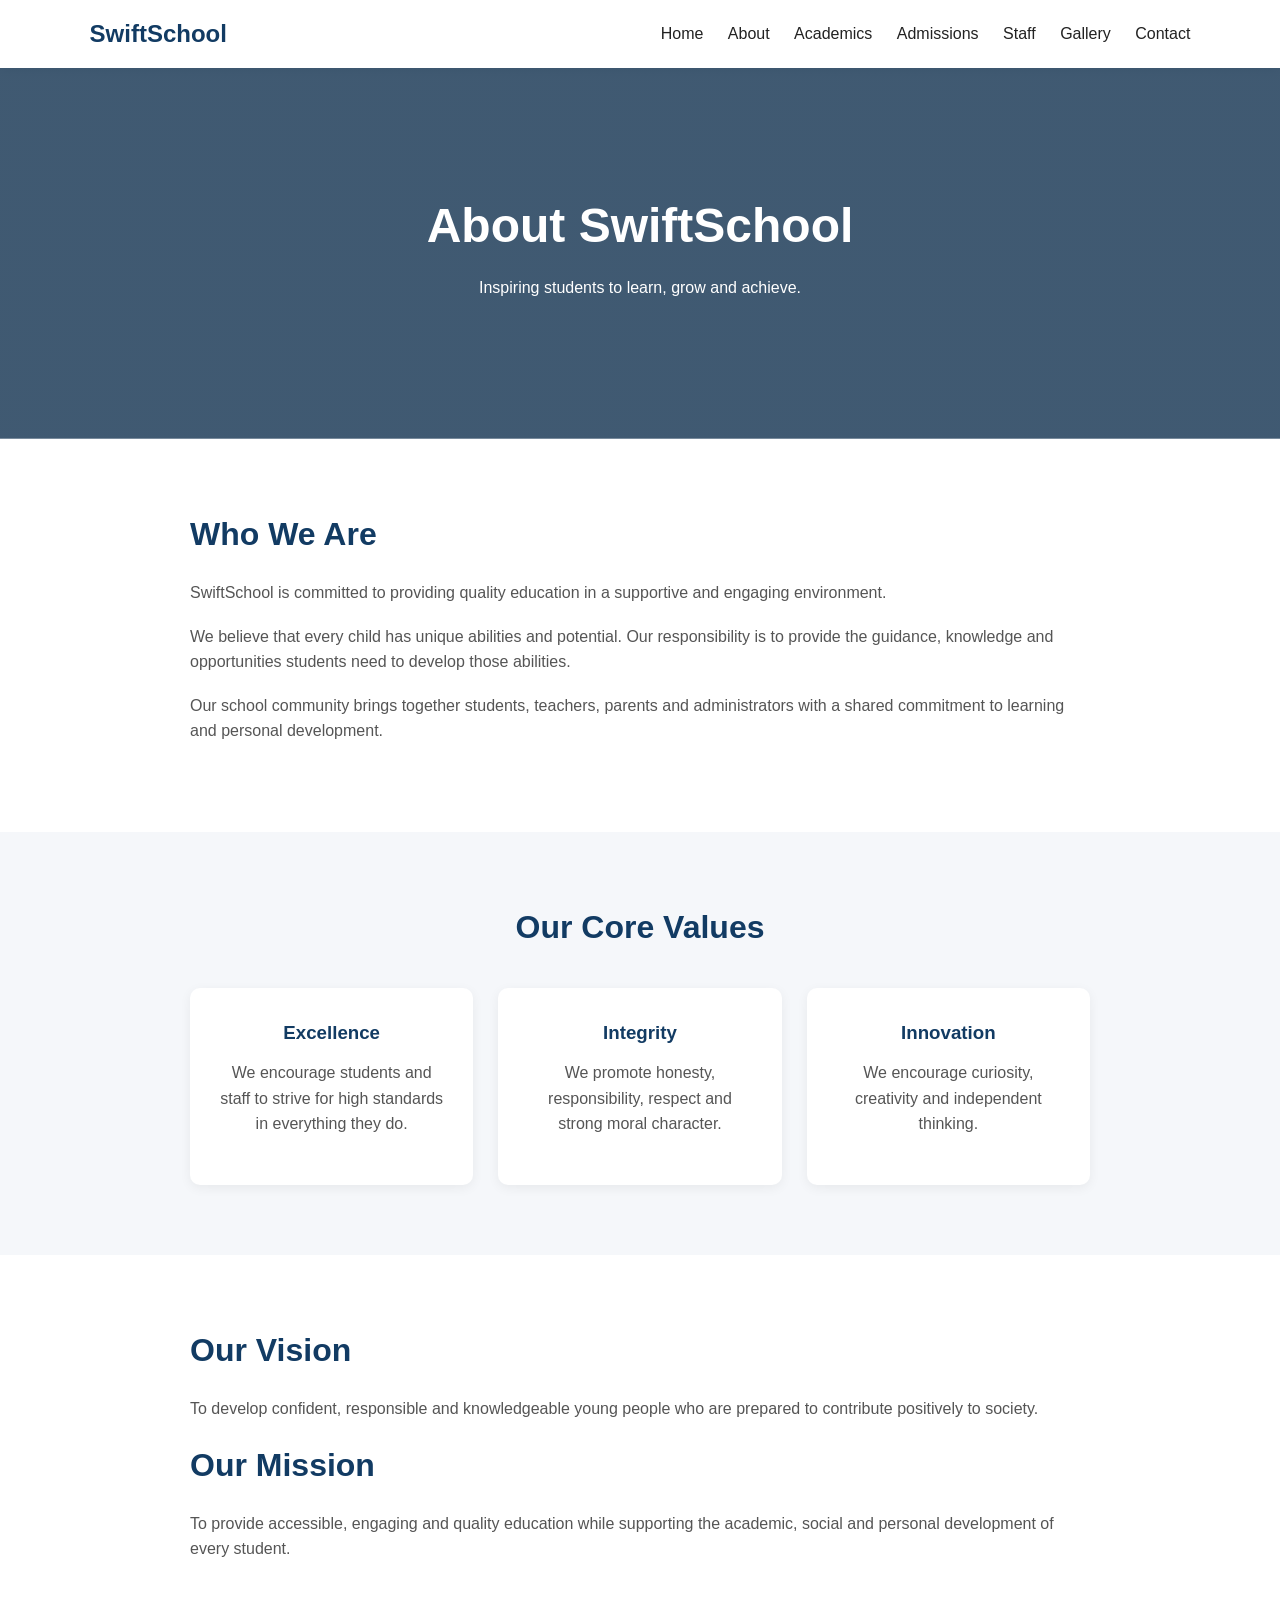
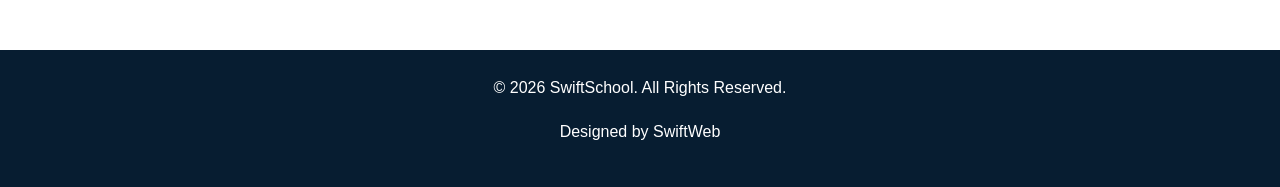
==== about.html @ 60bb1dd3 "Create about.html" ====
<!DOCTYPE html>
<html lang="en">
<head>
    <meta charset="UTF-8">
    <meta name="viewport" content="width=device-width, initial-scale=1.0">

    <title>About Us | SwiftSchool</title>

    <style>
        * {
            margin: 0;
            padding: 0;
            box-sizing: border-box;
        }

        body {
            font-family: Arial, Helvetica, sans-serif;
            line-height: 1.6;
            color: #222;
        }

        header {
            background: white;
            padding: 15px 7%;
            display: flex;
            justify-content: space-between;
            align-items: center;
            box-shadow: 0 2px 10px rgba(0,0,0,0.08);
        }

        .logo {
            color: #123b63;
            font-size: 24px;
            font-weight: bold;
        }

        nav a {
            text-decoration: none;
            color: #222;
            margin-left: 20px;
        }

        nav a:hover {
            color: #123b63;
        }

        .hero {
            background:
                linear-gradient(
                    rgba(10,43,74,0.78),
                    rgba(10,43,74,0.78)
                ),
                url("https://images.unsplash.com/photo-1580582932707-520aed937b7b?auto=format&fit=crop&w=1600&q=85");

            background-size: cover;
            background-position: center;

            padding: 120px 7%;
            text-align: center;
            color: white;
        }

        .hero h1 {
            font-size: 48px;
            margin-bottom: 10px;
        }

        section {
            padding: 70px 7%;
        }

        .content {
            max-width: 900px;
            margin: auto;
        }

        h2 {
            color: #123b63;
            margin-bottom: 20px;
            font-size: 32px;
        }

        p {
            margin-bottom: 18px;
            color: #555;
        }

        .values {
            background: #f5f7fa;
        }

        .cards {
            display: grid;
            grid-template-columns: repeat(3, 1fr);
            gap: 25px;
            margin-top: 35px;
        }

        .card {
            background: white;
            padding: 30px;
            text-align: center;
            border-radius: 10px;
            box-shadow: 0 3px 12px rgba(0,0,0,0.06);
        }

        .card h3 {
            color: #123b63;
            margin-bottom: 12px;
        }

        footer {
            background: #071d31;
            color: white;
            text-align: center;
            padding: 25px;
        }

        footer p {
            color: white;
        }

        @media(max-width:768px) {

            header {
                flex-direction: column;
                gap: 15px;
            }

            nav {
                text-align: center;
            }

            nav a {
                display: inline-block;
                margin: 5px;
            }

            .hero h1 {
                font-size: 36px;
            }

            .cards {
                grid-template-columns: 1fr;
            }
        }
    </style>
</head>

<body>

<header>

    <div class="logo">
        SwiftSchool
    </div>

    <nav>
        <a href="index.html">Home</a>
        <a href="about.html">About</a>
        <a href="academics.html">Academics</a>
        <a href="admissions.html">Admissions</a>
        <a href="staff.html">Staff</a>
        <a href="gallery.html">Gallery</a>
        <a href="contact.html">Contact</a>
    </nav>

</header>


<section class="hero">

    <h1>About SwiftSchool</h1>

    <p style="color:white;">
        Inspiring students to learn, grow and achieve.
    </p>

</section>


<section>

    <div class="content">

        <h2>Who We Are</h2>

        <p>
            SwiftSchool is committed to providing quality education
            in a supportive and engaging environment.
        </p>

        <p>
            We believe that every child has unique abilities and
            potential. Our responsibility is to provide the guidance,
            knowledge and opportunities students need to develop those
            abilities.
        </p>

        <p>
            Our school community brings together students, teachers,
            parents and administrators with a shared commitment to
            learning and personal development.
        </p>

    </div>

</section>


<section class="values">

    <div class="content">

        <h2 style="text-align:center;">
            Our Core Values
        </h2>

        <div class="cards">

            <div class="card">

                <h3>Excellence</h3>

                <p>
                    We encourage students and staff to strive for
                    high standards in everything they do.
                </p>

            </div>


            <div class="card">

                <h3>Integrity</h3>

                <p>
                    We promote honesty, responsibility, respect
                    and strong moral character.
                </p>

            </div>


            <div class="card">

                <h3>Innovation</h3>

                <p>
                    We encourage curiosity, creativity and
                    independent thinking.
                </p>

            </div>

        </div>

    </div>

</section>


<section>

    <div class="content">

        <h2>Our Vision</h2>

        <p>
            To develop confident, responsible and knowledgeable
            young people who are prepared to contribute positively
            to society.
        </p>

        <h2>Our Mission</h2>

        <p>
            To provide accessible, engaging and quality education
            while supporting the academic, social and personal
            development of every student.
        </p>

    </div>

</section>


<footer>

    <p>
        © 2026 SwiftSchool. All Rights Reserved.
    </p>

    <p>
        Designed by SwiftWeb
    </p>

</footer>

</body>
</html>
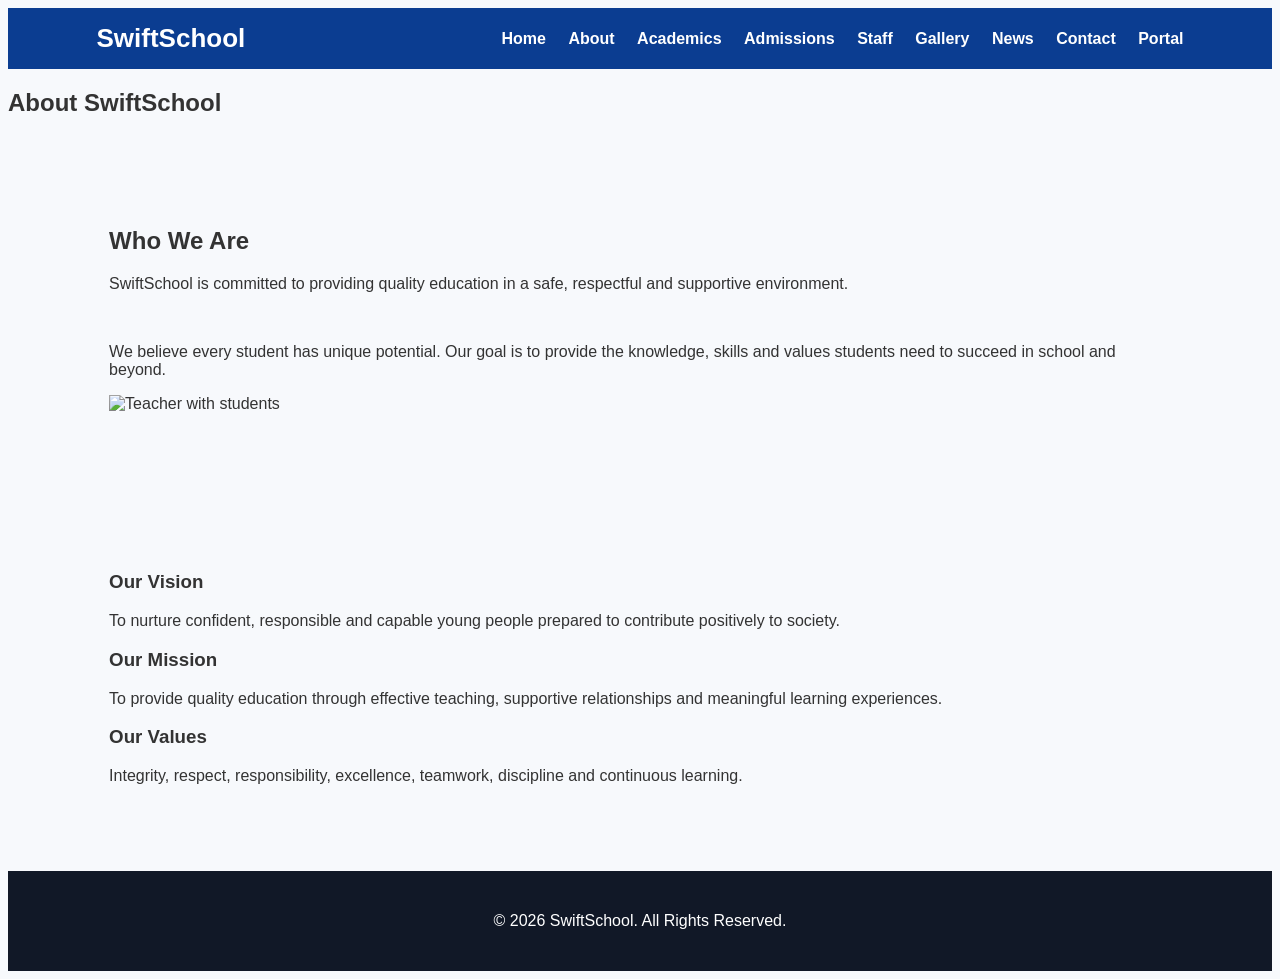
==== commit a3188047: "Update about.html" ====
--- a/about.html
+++ b/about.html
@@ -3,157 +3,14 @@
 <head>
     <meta charset="UTF-8">
     <meta name="viewport" content="width=device-width, initial-scale=1.0">
-
     <title>About Us | SwiftSchool</title>
-
-    <style>
-        * {
-            margin: 0;
-            padding: 0;
-            box-sizing: border-box;
-        }
-
-        body {
-            font-family: Arial, Helvetica, sans-serif;
-            line-height: 1.6;
-            color: #222;
-        }
-
-        header {
-            background: white;
-            padding: 15px 7%;
-            display: flex;
-            justify-content: space-between;
-            align-items: center;
-            box-shadow: 0 2px 10px rgba(0,0,0,0.08);
-        }
-
-        .logo {
-            color: #123b63;
-            font-size: 24px;
-            font-weight: bold;
-        }
-
-        nav a {
-            text-decoration: none;
-            color: #222;
-            margin-left: 20px;
-        }
-
-        nav a:hover {
-            color: #123b63;
-        }
-
-        .hero {
-            background:
-                linear-gradient(
-                    rgba(10,43,74,0.78),
-                    rgba(10,43,74,0.78)
-                ),
-                url("https://images.unsplash.com/photo-1580582932707-520aed937b7b?auto=format&fit=crop&w=1600&q=85");
-
-            background-size: cover;
-            background-position: center;
-
-            padding: 120px 7%;
-            text-align: center;
-            color: white;
-        }
-
-        .hero h1 {
-            font-size: 48px;
-            margin-bottom: 10px;
-        }
-
-        section {
-            padding: 70px 7%;
-        }
-
-        .content {
-            max-width: 900px;
-            margin: auto;
-        }
-
-        h2 {
-            color: #123b63;
-            margin-bottom: 20px;
-            font-size: 32px;
-        }
-
-        p {
-            margin-bottom: 18px;
-            color: #555;
-        }
-
-        .values {
-            background: #f5f7fa;
-        }
-
-        .cards {
-            display: grid;
-            grid-template-columns: repeat(3, 1fr);
-            gap: 25px;
-            margin-top: 35px;
-        }
-
-        .card {
-            background: white;
-            padding: 30px;
-            text-align: center;
-            border-radius: 10px;
-            box-shadow: 0 3px 12px rgba(0,0,0,0.06);
-        }
-
-        .card h3 {
-            color: #123b63;
-            margin-bottom: 12px;
-        }
-
-        footer {
-            background: #071d31;
-            color: white;
-            text-align: center;
-            padding: 25px;
-        }
-
-        footer p {
-            color: white;
-        }
-
-        @media(max-width:768px) {
-
-            header {
-                flex-direction: column;
-                gap: 15px;
-            }
-
-            nav {
-                text-align: center;
-            }
-
-            nav a {
-                display: inline-block;
-                margin: 5px;
-            }
-
-            .hero h1 {
-                font-size: 36px;
-            }
-
-            .cards {
-                grid-template-columns: 1fr;
-            }
-        }
-    </style>
+    <link rel="stylesheet" href="style.css">
 </head>
 
 <body>
 
 <header>
-
-    <div class="logo">
-        SwiftSchool
-    </div>
+    <div class="logo">Swift<span>School</span></div>
 
     <nav>
         <a href="index.html">Home</a>
@@ -162,139 +19,79 @@
         <a href="admissions.html">Admissions</a>
         <a href="staff.html">Staff</a>
         <a href="gallery.html">Gallery</a>
+        <a href="news.html">News</a>
         <a href="contact.html">Contact</a>
+        <a href="portal.html">Portal</a>
     </nav>
-
 </header>
 
-
-<section class="hero">
-
+<section class="page-hero">
     <h1>About SwiftSchool</h1>
-
-    <p style="color:white;">
-        Inspiring students to learn, grow and achieve.
-    </p>
-
 </section>
 
+<section class="section">
 
-<section>
+    <div class="two-column">
 
-    <div class="content">
+        <div>
+            <h2>Who We Are</h2>
 
-        <h2>Who We Are</h2>
+            <p>
+                SwiftSchool is committed to providing quality education in a
+                safe, respectful and supportive environment.
+            </p>
 
-        <p>
-            SwiftSchool is committed to providing quality education
-            in a supportive and engaging environment.
-        </p>
+            <br>
 
-        <p>
-            We believe that every child has unique abilities and
-            potential. Our responsibility is to provide the guidance,
-            knowledge and opportunities students need to develop those
-            abilities.
-        </p>
+            <p>
+                We believe every student has unique potential. Our goal is to
+                provide the knowledge, skills and values students need to
+                succeed in school and beyond.
+            </p>
+        </div>
 
-        <p>
-            Our school community brings together students, teachers,
-            parents and administrators with a shared commitment to
-            learning and personal development.
-        </p>
-
-    </div>
-
-</section>
-
-
-<section class="values">
-
-    <div class="content">
-
-        <h2 style="text-align:center;">
-            Our Core Values
-        </h2>
-
-        <div class="cards">
-
-            <div class="card">
-
-                <h3>Excellence</h3>
-
-                <p>
-                    We encourage students and staff to strive for
-                    high standards in everything they do.
-                </p>
-
-            </div>
-
-
-            <div class="card">
-
-                <h3>Integrity</h3>
-
-                <p>
-                    We promote honesty, responsibility, respect
-                    and strong moral character.
-                </p>
-
-            </div>
-
-
-            <div class="card">
-
-                <h3>Innovation</h3>
-
-                <p>
-                    We encourage curiosity, creativity and
-                    independent thinking.
-                </p>
-
-            </div>
-
+        <div>
+            <img src="https://images.unsplash.com/photo-1577896851231-70ef18881754?auto=format&fit=crop&w=1000&q=80" alt="Teacher with students">
         </div>
 
     </div>
 
 </section>
 
+<section class="section highlight">
 
-<section>
+    <div class="grid">
 
-    <div class="content">
+        <div class="card">
+            <h3>Our Vision</h3>
+            <p>
+                To nurture confident, responsible and capable young people
+                prepared to contribute positively to society.
+            </p>
+        </div>
 
-        <h2>Our Vision</h2>
+        <div class="card">
+            <h3>Our Mission</h3>
+            <p>
+                To provide quality education through effective teaching,
+                supportive relationships and meaningful learning experiences.
+            </p>
+        </div>
 
-        <p>
-            To develop confident, responsible and knowledgeable
-            young people who are prepared to contribute positively
-            to society.
-        </p>
-
-        <h2>Our Mission</h2>
-
-        <p>
-            To provide accessible, engaging and quality education
-            while supporting the academic, social and personal
-            development of every student.
-        </p>
+        <div class="card">
+            <h3>Our Values</h3>
+            <p>
+                Integrity, respect, responsibility, excellence, teamwork,
+                discipline and continuous learning.
+            </p>
+        </div>
 
     </div>
 
 </section>
 
-
 <footer>
-
-    <p>
-        © 2026 SwiftSchool. All Rights Reserved.
-    </p>
-
-    <p>
-        Designed by SwiftWeb
-    </p>
-
+    <p>&copy; 2026 SwiftSchool. All Rights Reserved.</p>
 </footer>
 
 </body>
--- a/style.css
+++ b/style.css
@@ -0,0 +1,241 @@
+<!DOCTYPE html>
+<html lang="en">
+<head>
+    <meta charset="UTF-8">
+    <meta name="viewport" content="width=device-width, initial-scale=1.0">
+    <title>Contact Us | SwiftSchool</title>
+
+    <style>
+        * {
+            margin: 0;
+            padding: 0;
+            box-sizing: border-box;
+        }
+
+        body {
+            font-family: Arial, sans-serif;
+            background: #f7f9fc;
+            color: #333;
+        }
+
+        header {
+            background: #0b3d91;
+            color: white;
+            padding: 15px 7%;
+            display: flex;
+            justify-content: space-between;
+            align-items: center;
+            position: sticky;
+            top: 0;
+            z-index: 1000;
+        }
+
+        .logo {
+            font-size: 26px;
+            font-weight: bold;
+        }
+
+        nav a {
+            color: white;
+            text-decoration: none;
+            margin-left: 18px;
+            font-weight: bold;
+        }
+
+        .hero {
+            height: 380px;
+            background:
+                linear-gradient(rgba(0,0,0,.55), rgba(0,0,0,.55)),
+                url("https://images.unsplash.com/photo-1521791055366-0d553872125f?auto=format&fit=crop&w=1600&q=80")
+                center/cover;
+            display: flex;
+            align-items: center;
+            justify-content: center;
+            text-align: center;
+            color: white;
+        }
+
+        .hero h1 {
+            font-size: 48px;
+        }
+
+        .section {
+            padding: 70px 8%;
+        }
+
+        .contact-grid {
+            display: grid;
+            grid-template-columns: 1fr 1fr;
+            gap: 40px;
+        }
+
+        .info,
+        form {
+            background: white;
+            padding: 35px;
+            border-radius: 12px;
+            box-shadow: 0 5px 20px rgba(0,0,0,.08);
+        }
+
+        .info h2,
+        form h2 {
+            color: #0b3d91;
+            margin-bottom: 20px;
+        }
+
+        .info p {
+            margin: 15px 0;
+        }
+
+        .info strong {
+            color: #0b3d91;
+        }
+
+        label {
+            display: block;
+            margin-top: 15px;
+            margin-bottom: 5px;
+            font-weight: bold;
+        }
+
+        input,
+        textarea {
+            width: 100%;
+            padding: 13px;
+            border: 1px solid #ccc;
+            border-radius: 6px;
+            font-family: inherit;
+        }
+
+        textarea {
+            height: 140px;
+            resize: vertical;
+        }
+
+        button {
+            margin-top: 20px;
+            background: #0b3d91;
+            color: white;
+            border: none;
+            padding: 14px 25px;
+            border-radius: 6px;
+            cursor: pointer;
+            font-weight: bold;
+        }
+
+        button:hover {
+            background: #082d6b;
+        }
+
+        footer {
+            background: #111827;
+            color: white;
+            text-align: center;
+            padding: 25px;
+        }
+
+        @media(max-width:800px) {
+            .contact-grid {
+                grid-template-columns: 1fr;
+            }
+
+            nav {
+                display: none;
+            }
+
+            .hero h1 {
+                font-size: 35px;
+            }
+        }
+    </style>
+</head>
+
+<body>
+
+<header>
+    <div class="logo">SwiftSchool</div>
+
+    <nav>
+        <a href="index.html">Home</a>
+        <a href="about.html">About</a>
+        <a href="academics.html">Academics</a>
+        <a href="admissions.html">Admissions</a>
+        <a href="staff.html">Staff</a>
+        <a href="gallery.html">Gallery</a>
+        <a href="news.html">News</a>
+        <a href="contact.html">Contact</a>
+    </nav>
+</header>
+
+<section class="hero">
+    <div>
+        <h1>Contact Us</h1>
+        <p>We would love to hear from you.</p>
+    </div>
+</section>
+
+<section class="section">
+
+    <div class="contact-grid">
+
+        <div class="info">
+
+            <h2>Get in Touch</h2>
+
+            <p>
+                <strong>School:</strong><br>
+                SwiftSchool
+            </p>
+
+            <p>
+                <strong>Address:</strong><br>
+                Accra, Ghana
+            </p>
+
+            <p>
+                <strong>Phone:</strong><br>
+                +233 00 000 0000
+            </p>
+
+            <p>
+                <strong>Email:</strong><br>
+                info@swiftschool.edu.gh
+            </p>
+
+            <p>
+                <strong>Office Hours:</strong><br>
+                Monday – Friday: 8:00 AM – 4:00 PM
+            </p>
+
+        </div>
+
+        <form action="#" method="POST">
+
+            <h2>Send Us a Message</h2>
+
+            <label for="name">Full Name</label>
+            <input type="text" id="name" name="name" placeholder="Your name" required>
+
+            <label for="email">Email Address</label>
+            <input type="email" id="email" name="email" placeholder="Your email" required>
+
+            <label for="phone">Phone Number</label>
+            <input type="tel" id="phone" name="phone" placeholder="Your phone number">
+
+            <label for="message">Message</label>
+            <textarea id="message" name="message" placeholder="How can we help you?" required></textarea>
+
+            <button type="submit">Send Message</button>
+
+        </form>
+
+    </div>
+
+</section>
+
+<footer>
+    <p>&copy; 2026 SwiftSchool. All Rights Reserved.</p>
+</footer>
+
+</body>
+</html>
